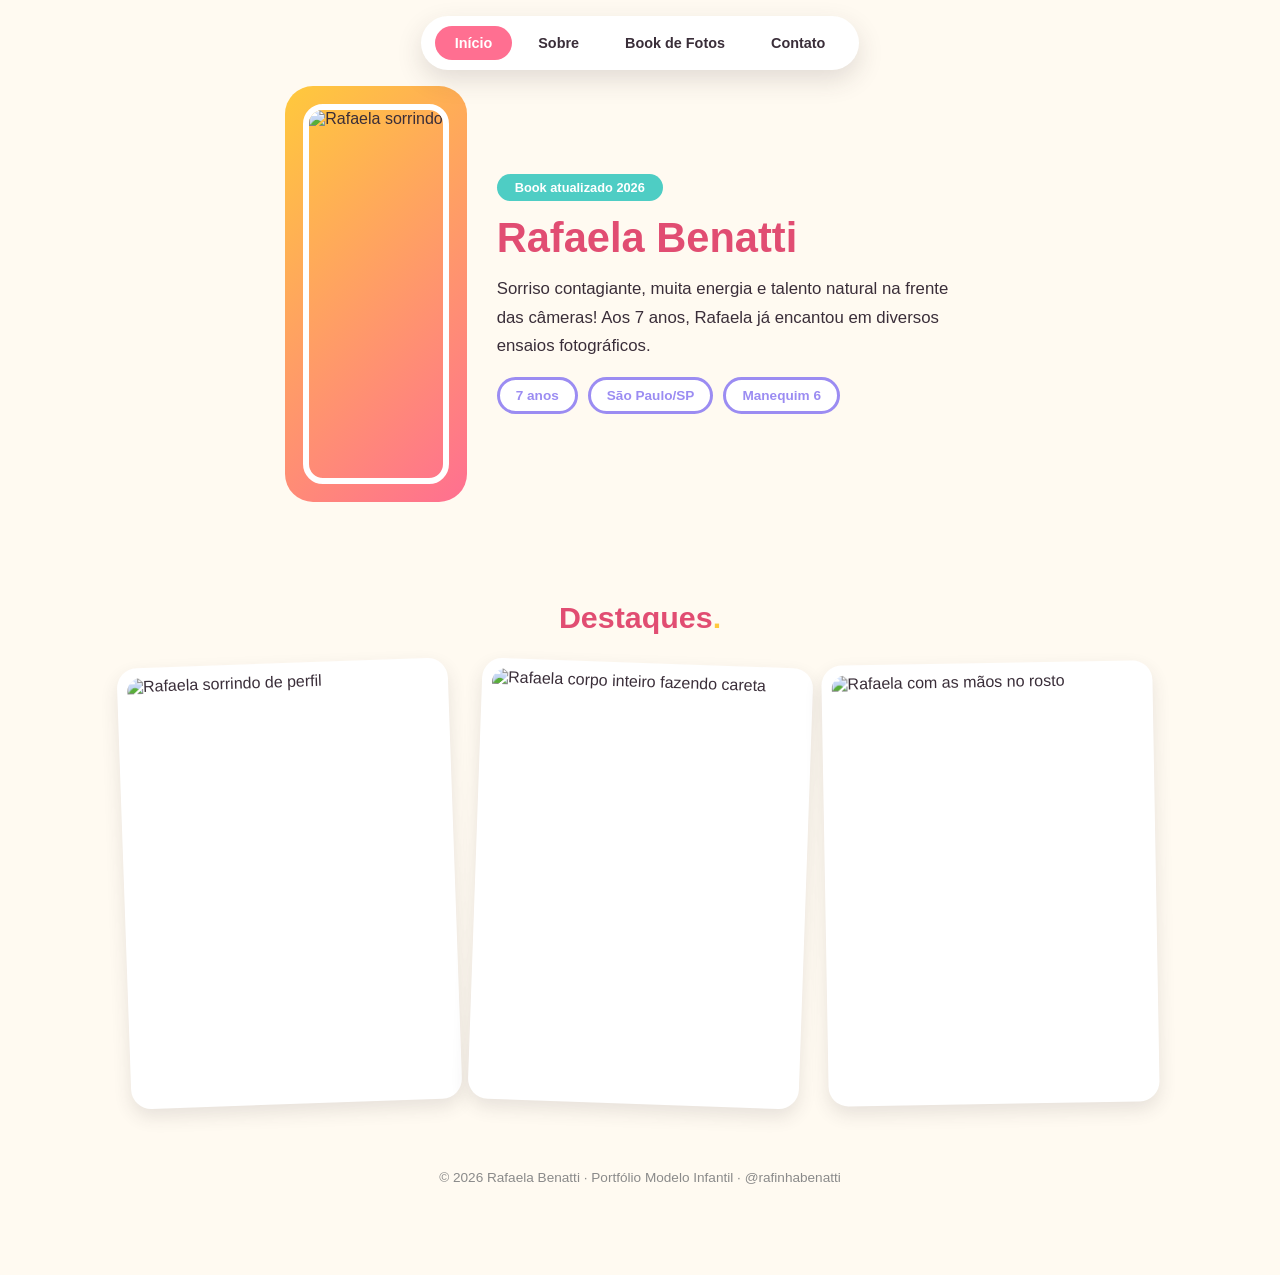
==== index.html @ e829307d "Add files via upload first commit" ====
<!DOCTYPE html>
<html lang="pt-BR">
<head>
<meta charset="UTF-8">
<meta name="viewport" content="width=device-width, initial-scale=1.0">
<title>Rafaela Benatti - Portfólio Modelo Infantil</title>
<link rel="stylesheet" href="style.css">
</head>
<body>

  <div class="topnav">
    <div class="pill-group">
      <a href="index.html" class="active">Início</a>
      <a href="sobre.html">Sobre</a>
      <a href="book.html">Book de Fotos</a>
      <a href="contato.html">Contato</a>
    </div>
  </div>

  <div class="page-wrap">

    <section class="hero">
      <div class="frame">
        <div class="blob-bg"></div>
        <img src="images-web/image00009.jpeg" alt="Rafaela sorrindo">
      </div>
      <div class="hero-text">
        <span class="tag">Book atualizado 2026</span>
        <h1>Rafaela Benatti</h1>
        <p>Sorriso contagiante, muita energia e talento natural na frente das câmeras!
        Aos 7 anos, Rafaela já encantou em diversos ensaios fotográficos.</p>
        <div class="chips">
          <span class="chip">7 anos</span>
          <span class="chip">São Paulo/SP</span>
          <span class="chip">Manequim 6</span>
        </div>
      </div>
    </section>

    <section>
      <h2 class="section-title">Destaques<span class="dot">.</span></h2>
      <div class="gallery-grid trio">
        <figure><img src="images-web/image00002.jpeg" alt="Rafaela sorrindo de perfil"></figure>
        <figure><img src="images-web/image00003.jpeg" alt="Rafaela corpo inteiro fazendo careta"></figure>
        <figure><img src="images-web/image00004.jpeg" alt="Rafaela com as mãos no rosto"></figure>
      </div>
    </section>

    <footer class="page-footer">&copy; 2026 Rafaela Benatti &middot; Portfólio Modelo Infantil &middot; @rafinhabenatti</footer>
  </div>

</body>
</html>
---- style.css ----
/* Portfólio Rafaela Benatti - v3
   Paleta lúdica/infantil: coral, amarelo-sol, menta e lavanda sobre fundo creme. */
:root {
  --coral: #ff6f91;
  --coral-dark: #e14d72;
  --sun: #ffc93c;
  --mint: #4ecdc4;
  --lavender: #9b8cf2;
  --cream: #fffaf1;
  --ink: #3a2e39;
  --white: #ffffff;
}

* { box-sizing: border-box; margin: 0; padding: 0; }

body {
  font-family: 'Comic Sans MS', 'Segoe Print', 'Trebuchet MS', sans-serif;
  background: var(--cream);
  color: var(--ink);
  overflow-x: hidden;
}

a { color: inherit; text-decoration: none; }

/* ---------- Nav pílula flutuante ---------- */
.topnav {
  position: sticky;
  top: 16px;
  z-index: 10;
  display: flex;
  justify-content: center;
  margin-bottom: 20px;
}
.topnav .pill-group {
  background: var(--white);
  border-radius: 50px;
  padding: 10px 14px;
  display: flex;
  gap: 6px;
  box-shadow: 0 10px 26px rgba(58,46,57,0.15);
  flex-wrap: wrap;
  justify-content: center;
}
.topnav a {
  padding: 9px 20px;
  border-radius: 50px;
  font-weight: bold;
  font-size: 0.9rem;
  color: var(--ink);
}
.topnav a.active, .topnav a:hover { background: var(--coral); color: var(--white); }

/* ---------- Blobs decorativos ---------- */
.blob {
  position: absolute;
  border-radius: 50%;
  filter: blur(2px);
  opacity: 0.55;
  z-index: -1;
}

.page-wrap { max-width: 1080px; margin: 0 auto; padding: 0 24px 60px; position: relative; }

/* ---------- Hero ---------- */
.hero {
  display: flex;
  align-items: center;
  justify-content: center;
  gap: 48px;
  flex-wrap: wrap;
  padding: 30px 0 60px;
  position: relative;
}
.hero .frame {
  position: relative;
  height: 380px;
  width: fit-content;
  flex-shrink: 0;
}
.hero .frame .blob-bg {
  position: absolute;
  inset: -18px;
  background: linear-gradient(135deg, var(--sun), var(--coral));
  border-radius: 28px;
  z-index: 0;
}
.hero .frame img {
  position: relative;
  display: block;
  height: 100%;
  width: auto;
  max-width: 340px;
  object-fit: cover;
  border-radius: 20px;
  border: 6px solid var(--white);
  z-index: 1;
}
.hero .hero-text { max-width: 480px; text-align: left; }
.hero .hero-text .tag {
  display: inline-block;
  background: var(--mint);
  color: var(--white);
  padding: 6px 18px;
  border-radius: 50px;
  font-size: 0.8rem;
  font-weight: bold;
  margin-bottom: 14px;
}
.hero .hero-text h1 { font-size: 2.6rem; color: var(--coral-dark); line-height: 1.1; margin-bottom: 14px; }
.hero .hero-text p { font-size: 1.05rem; line-height: 1.7; margin-bottom: 12px; }

.chips { display: flex; gap: 10px; flex-wrap: wrap; margin-top: 16px; }
.chip {
  background: var(--white);
  border: 3px solid var(--lavender);
  border-radius: 50px;
  padding: 8px 16px;
  font-size: 0.85rem;
  font-weight: bold;
  color: var(--lavender);
}

/* ---------- Seções ---------- */
section { margin-bottom: 56px; position: relative; }

.section-title {
  font-size: 1.9rem;
  color: var(--coral-dark);
  text-align: center;
  margin-bottom: 28px;
}
.section-title .dot { color: var(--sun); }

.text-card {
  background: var(--white);
  border-radius: 28px;
  padding: 28px 32px;
  box-shadow: 0 10px 28px rgba(58,46,57,0.1);
  max-width: 760px;
  margin: 0 auto 32px;
}
.text-card p { line-height: 1.75; font-size: 1.02rem; margin-bottom: 12px; }

/* ---------- Galeria em "postais" ---------- */
.gallery-grid {
  display: grid;
  grid-template-columns: repeat(4, 1fr);
  gap: 20px;
}
.gallery-grid figure {
  background: var(--white);
  padding: 10px;
  border-radius: 20px;
  box-shadow: 0 8px 18px rgba(58,46,57,0.12);
  transform: rotate(-2deg);
  aspect-ratio: 3/4;
}
.gallery-grid figure:nth-child(even) { transform: rotate(2deg); }
.gallery-grid figure:nth-child(3n) { transform: rotate(-1deg); }
.gallery-grid img { width: 100%; height: 100%; object-fit: cover; display: block; border-radius: 14px; }

.gallery-grid.trio { grid-template-columns: repeat(3, 1fr); }

/* ---------- Ficha técnica em bolhas ---------- */
.stats-bubbles {
  display: flex;
  justify-content: center;
  gap: 18px;
  flex-wrap: wrap;
}
.bubble {
  background: var(--white);
  border: 4px solid var(--sun);
  border-radius: 50%;
  width: 130px;
  height: 130px;
  display: flex;
  flex-direction: column;
  align-items: center;
  justify-content: center;
  text-align: center;
  box-shadow: 0 8px 18px rgba(58,46,57,0.12);
}
.bubble:nth-child(2n) { border-color: var(--mint); }
.bubble:nth-child(3n) { border-color: var(--lavender); }
.bubble .label { font-size: 0.65rem; text-transform: uppercase; letter-spacing: 1px; color: #8a8a8a; }
.bubble .value { font-size: 1.05rem; font-weight: bold; color: var(--ink); }

/* ---------- Contato ---------- */
.contact-banner {
  background: linear-gradient(120deg, var(--lavender), var(--coral));
  color: var(--white);
  border-radius: 28px;
  padding: 36px 40px;
  display: flex;
  justify-content: space-around;
  flex-wrap: wrap;
  gap: 22px;
  text-align: center;
}
.contact-banner .item strong { display: block; font-size: 0.75rem; text-transform: uppercase; letter-spacing: 1px; opacity: 0.85; margin-bottom: 6px; }
.contact-banner .item { font-size: 1.1rem; font-weight: bold; }

footer.page-footer { text-align: center; font-size: 0.85rem; color: #8a8a8a; padding: 10px 0 30px; }

@media (max-width: 720px) {
  .gallery-grid, .gallery-grid.trio { grid-template-columns: repeat(2, 1fr); }
  .hero { text-align: center; justify-content: center; }
  .hero .hero-text { text-align: center; }
}
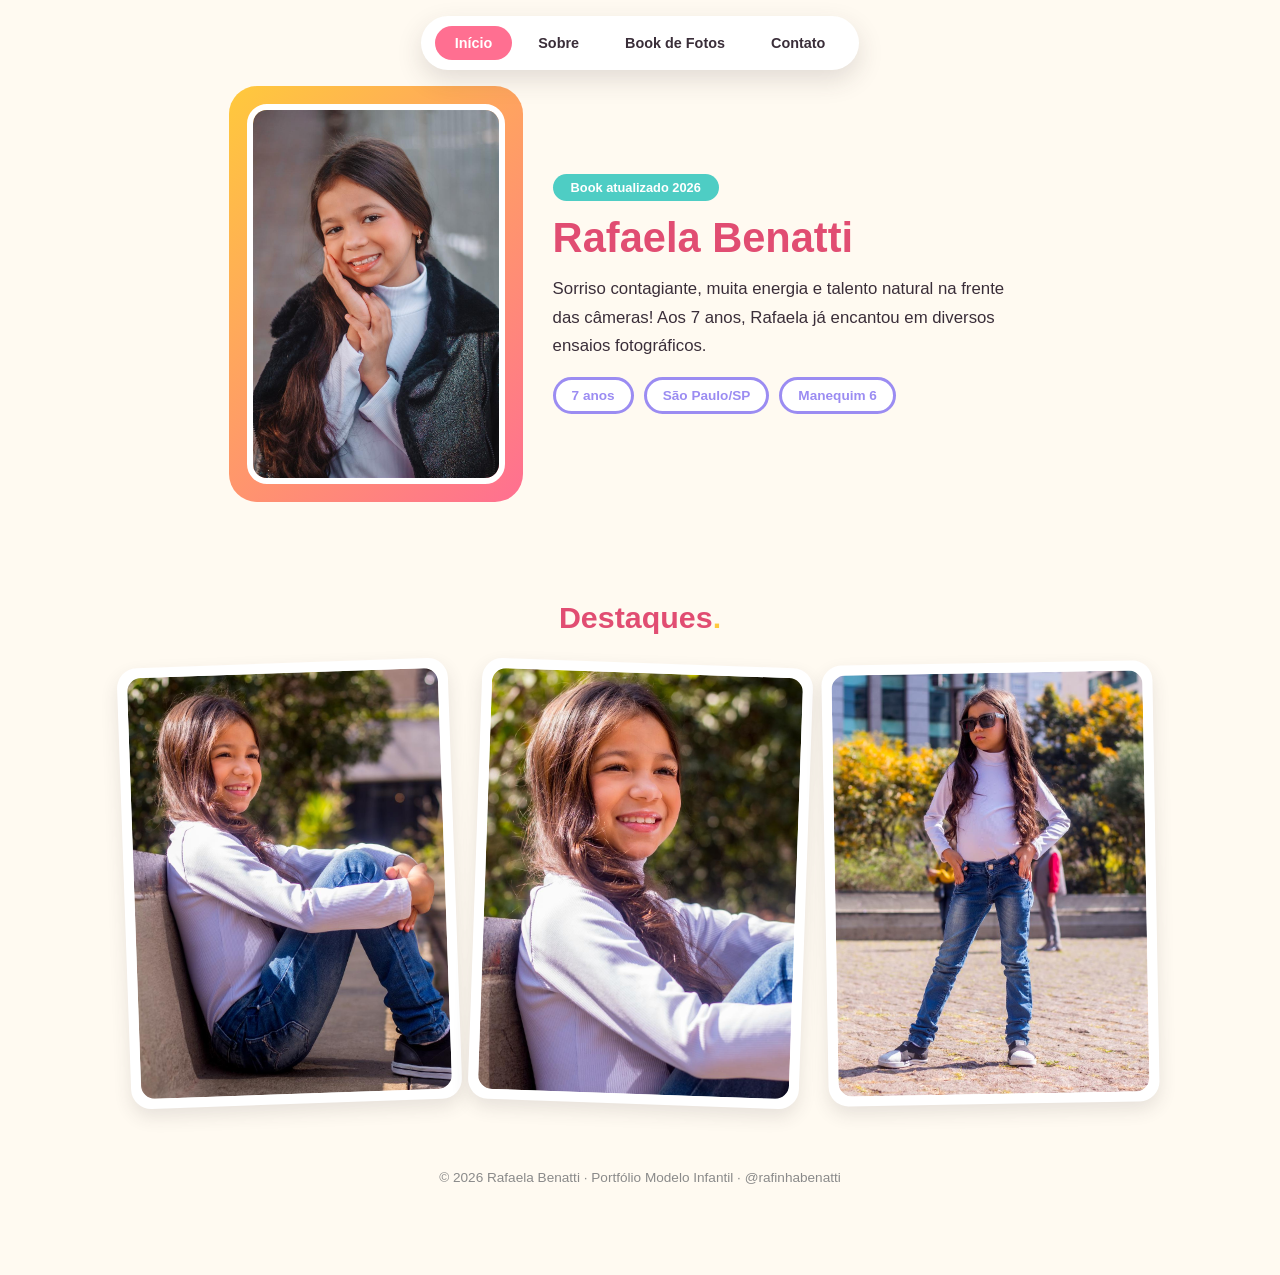
==== commit ce191422: "correção" ====
--- a/index.html
+++ b/index.html
@@ -22,7 +22,7 @@
     <section class="hero">
       <div class="frame">
         <div class="blob-bg"></div>
-        <img src="images-web/image00009.jpeg" alt="Rafaela sorrindo">
+        <img src="image00009.jpeg" alt="Rafaela sorrindo">
       </div>
       <div class="hero-text">
         <span class="tag">Book atualizado 2026</span>
@@ -40,9 +40,9 @@
     <section>
       <h2 class="section-title">Destaques<span class="dot">.</span></h2>
       <div class="gallery-grid trio">
-        <figure><img src="images-web/image00002.jpeg" alt="Rafaela sorrindo de perfil"></figure>
-        <figure><img src="images-web/image00003.jpeg" alt="Rafaela corpo inteiro fazendo careta"></figure>
-        <figure><img src="images-web/image00004.jpeg" alt="Rafaela com as mãos no rosto"></figure>
+        <figure><img src="image00002.jpeg" alt="Rafaela sorrindo de perfil"></figure>
+        <figure><img src="image00003.jpeg" alt="Rafaela corpo inteiro fazendo careta"></figure>
+        <figure><img src="image00004.jpeg" alt="Rafaela com as mãos no rosto"></figure>
       </div>
     </section>
 
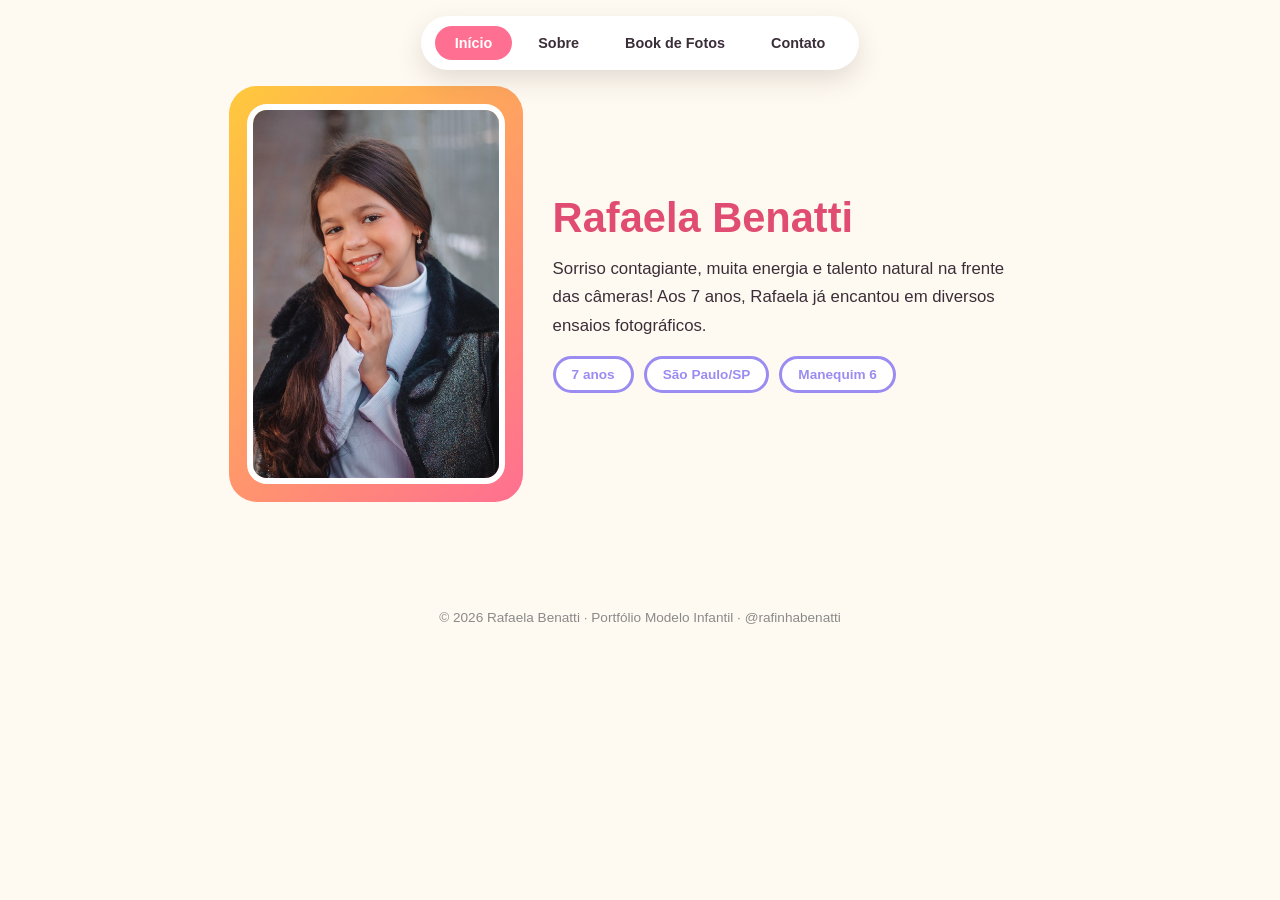
==== commit bfb8b487: "Add files via upload" ====
--- a/index.html
+++ b/index.html
@@ -25,7 +25,6 @@
         <img src="image00009.jpeg" alt="Rafaela sorrindo">
       </div>
       <div class="hero-text">
-        <span class="tag">Book atualizado 2026</span>
         <h1>Rafaela Benatti</h1>
         <p>Sorriso contagiante, muita energia e talento natural na frente das câmeras!
         Aos 7 anos, Rafaela já encantou em diversos ensaios fotográficos.</p>
@@ -37,14 +36,7 @@
       </div>
     </section>
 
-    <section>
-      <h2 class="section-title">Destaques<span class="dot">.</span></h2>
-      <div class="gallery-grid trio">
-        <figure><img src="image00002.jpeg" alt="Rafaela sorrindo de perfil"></figure>
-        <figure><img src="image00003.jpeg" alt="Rafaela corpo inteiro fazendo careta"></figure>
-        <figure><img src="image00004.jpeg" alt="Rafaela com as mãos no rosto"></figure>
-      </div>
-    </section>
+    
 
     <footer class="page-footer">&copy; 2026 Rafaela Benatti &middot; Portfólio Modelo Infantil &middot; @rafinhabenatti</footer>
   </div>
--- a/style.css
+++ b/style.css
@@ -200,6 +200,8 @@
 }
 .contact-banner .item strong { display: block; font-size: 0.75rem; text-transform: uppercase; letter-spacing: 1px; opacity: 0.85; margin-bottom: 6px; }
 .contact-banner .item { font-size: 1.1rem; font-weight: bold; }
+a.contact-banner .item, .contact-banner a.item { color: inherit; text-decoration: none; transition: opacity 0.2s; }
+.contact-banner a.item:hover { opacity: 0.75; text-decoration: underline; }
 
 footer.page-footer { text-align: center; font-size: 0.85rem; color: #8a8a8a; padding: 10px 0 30px; }
 
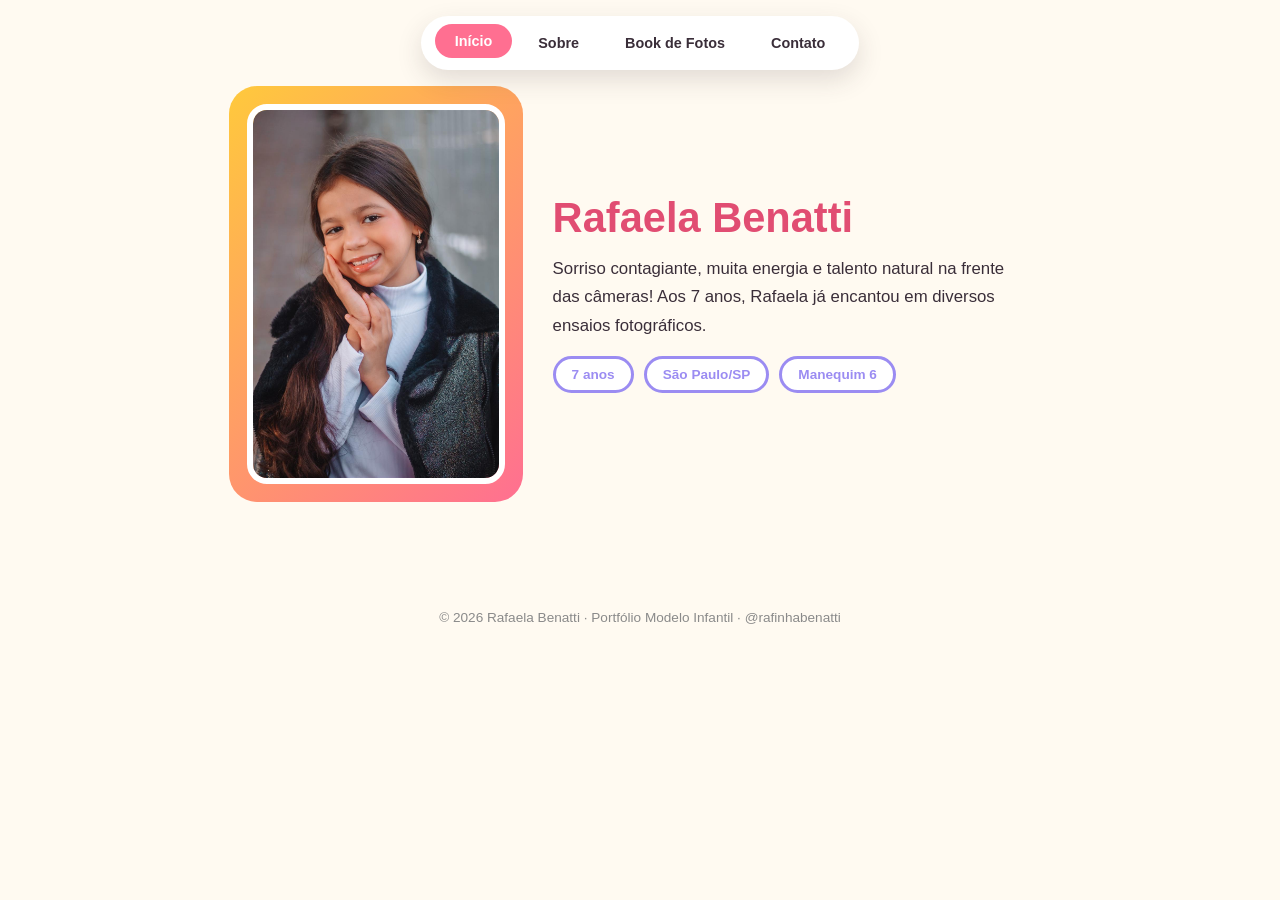
==== commit 8731dded: "Animation" ====
--- a/index.html
+++ b/index.html
@@ -41,5 +41,7 @@
     <footer class="page-footer">&copy; 2026 Rafaela Benatti &middot; Portfólio Modelo Infantil &middot; @rafinhabenatti</footer>
   </div>
 
+    <script src="animations.js"></script>
+
 </body>
 </html>
--- a/style.css
+++ b/style.css
@@ -20,6 +20,8 @@
   overflow-x: hidden;
 }
 
+body.lightbox-open { overflow: hidden; }
+
 a { color: inherit; text-decoration: none; }
 
 /* ---------- Nav pílula flutuante ---------- */
@@ -47,8 +49,9 @@
   font-weight: bold;
   font-size: 0.9rem;
   color: var(--ink);
-}
-.topnav a.active, .topnav a:hover { background: var(--coral); color: var(--white); }
+  transition: transform 0.2s ease, background 0.2s ease, color 0.2s ease;
+}
+.topnav a.active, .topnav a:hover { background: var(--coral); color: var(--white); transform: translateY(-2px); }
 
 /* ---------- Blobs decorativos ---------- */
 .blob {
@@ -94,7 +97,10 @@
   border-radius: 20px;
   border: 6px solid var(--white);
   z-index: 1;
-}
+  cursor: zoom-in;
+  transition: transform 0.5s ease, filter 0.5s ease, box-shadow 0.5s ease;
+}
+.hero .frame:hover img { transform: rotate(2deg) scale(1.03); filter: saturate(1.1); box-shadow: 0 18px 32px rgba(58,46,57,0.2); }
 .hero .hero-text { max-width: 480px; text-align: left; }
 .hero .hero-text .tag {
   display: inline-block;
@@ -154,10 +160,37 @@
   box-shadow: 0 8px 18px rgba(58,46,57,0.12);
   transform: rotate(-2deg);
   aspect-ratio: 3/4;
+  cursor: zoom-in;
+  transition: transform 0.35s ease, box-shadow 0.35s ease;
 }
 .gallery-grid figure:nth-child(even) { transform: rotate(2deg); }
 .gallery-grid figure:nth-child(3n) { transform: rotate(-1deg); }
-.gallery-grid img { width: 100%; height: 100%; object-fit: cover; display: block; border-radius: 14px; }
+.gallery-grid figure:hover,
+.gallery-grid figure:focus-within { transform: translateY(-10px) rotate(0deg) scale(1.03); box-shadow: 0 18px 30px rgba(58,46,57,0.22); }
+.gallery-grid img { width: 100%; height: 100%; object-fit: cover; display: block; border-radius: 14px; transition: filter 0.35s ease; }
+.gallery-grid figure:hover img { filter: saturate(1.12) contrast(1.04); }
+
+.reveal { opacity: 0; transform: translateY(22px); transition: opacity 0.65s ease, transform 0.65s ease; }
+.reveal.is-visible { opacity: 1; transform: translateY(0); }
+
+.lightbox {
+  position: fixed;
+  inset: 0;
+  z-index: 20;
+  display: grid;
+  place-items: center;
+  padding: 32px;
+  background: rgba(58,46,57,0.86);
+  opacity: 0;
+  pointer-events: none;
+  transition: opacity 0.25s ease;
+}
+.lightbox.is-open { opacity: 1; pointer-events: auto; }
+.lightbox img { max-width: min(900px, 92vw); max-height: 82vh; border: 8px solid var(--white); border-radius: 18px; box-shadow: 0 20px 50px rgba(0,0,0,0.35); transform: scale(0.94); transition: transform 0.25s ease; }
+.lightbox.is-open img { transform: scale(1); }
+.lightbox-close { position: absolute; top: 18px; right: 24px; border: 0; background: var(--white); color: var(--ink); border-radius: 50%; width: 44px; height: 44px; font-size: 1.6rem; line-height: 1; cursor: pointer; transition: transform 0.2s ease, background 0.2s ease; }
+.lightbox-close:hover { transform: rotate(90deg) scale(1.08); background: var(--sun); }
+.lightbox-caption { position: absolute; bottom: 24px; color: var(--white); font-size: 0.95rem; text-align: center; }
 
 .gallery-grid.trio { grid-template-columns: repeat(3, 1fr); }
 
@@ -209,4 +242,10 @@
   .gallery-grid, .gallery-grid.trio { grid-template-columns: repeat(2, 1fr); }
   .hero { text-align: center; justify-content: center; }
   .hero .hero-text { text-align: center; }
-}
+  .lightbox { padding: 18px; }
+  .lightbox img { max-height: 74vh; border-width: 5px; }
+}
+
+@media (prefers-reduced-motion: reduce) {
+  *, *::before, *::after { scroll-behavior: auto !important; transition-duration: 0.01ms !important; animation-duration: 0.01ms !important; }
+}
